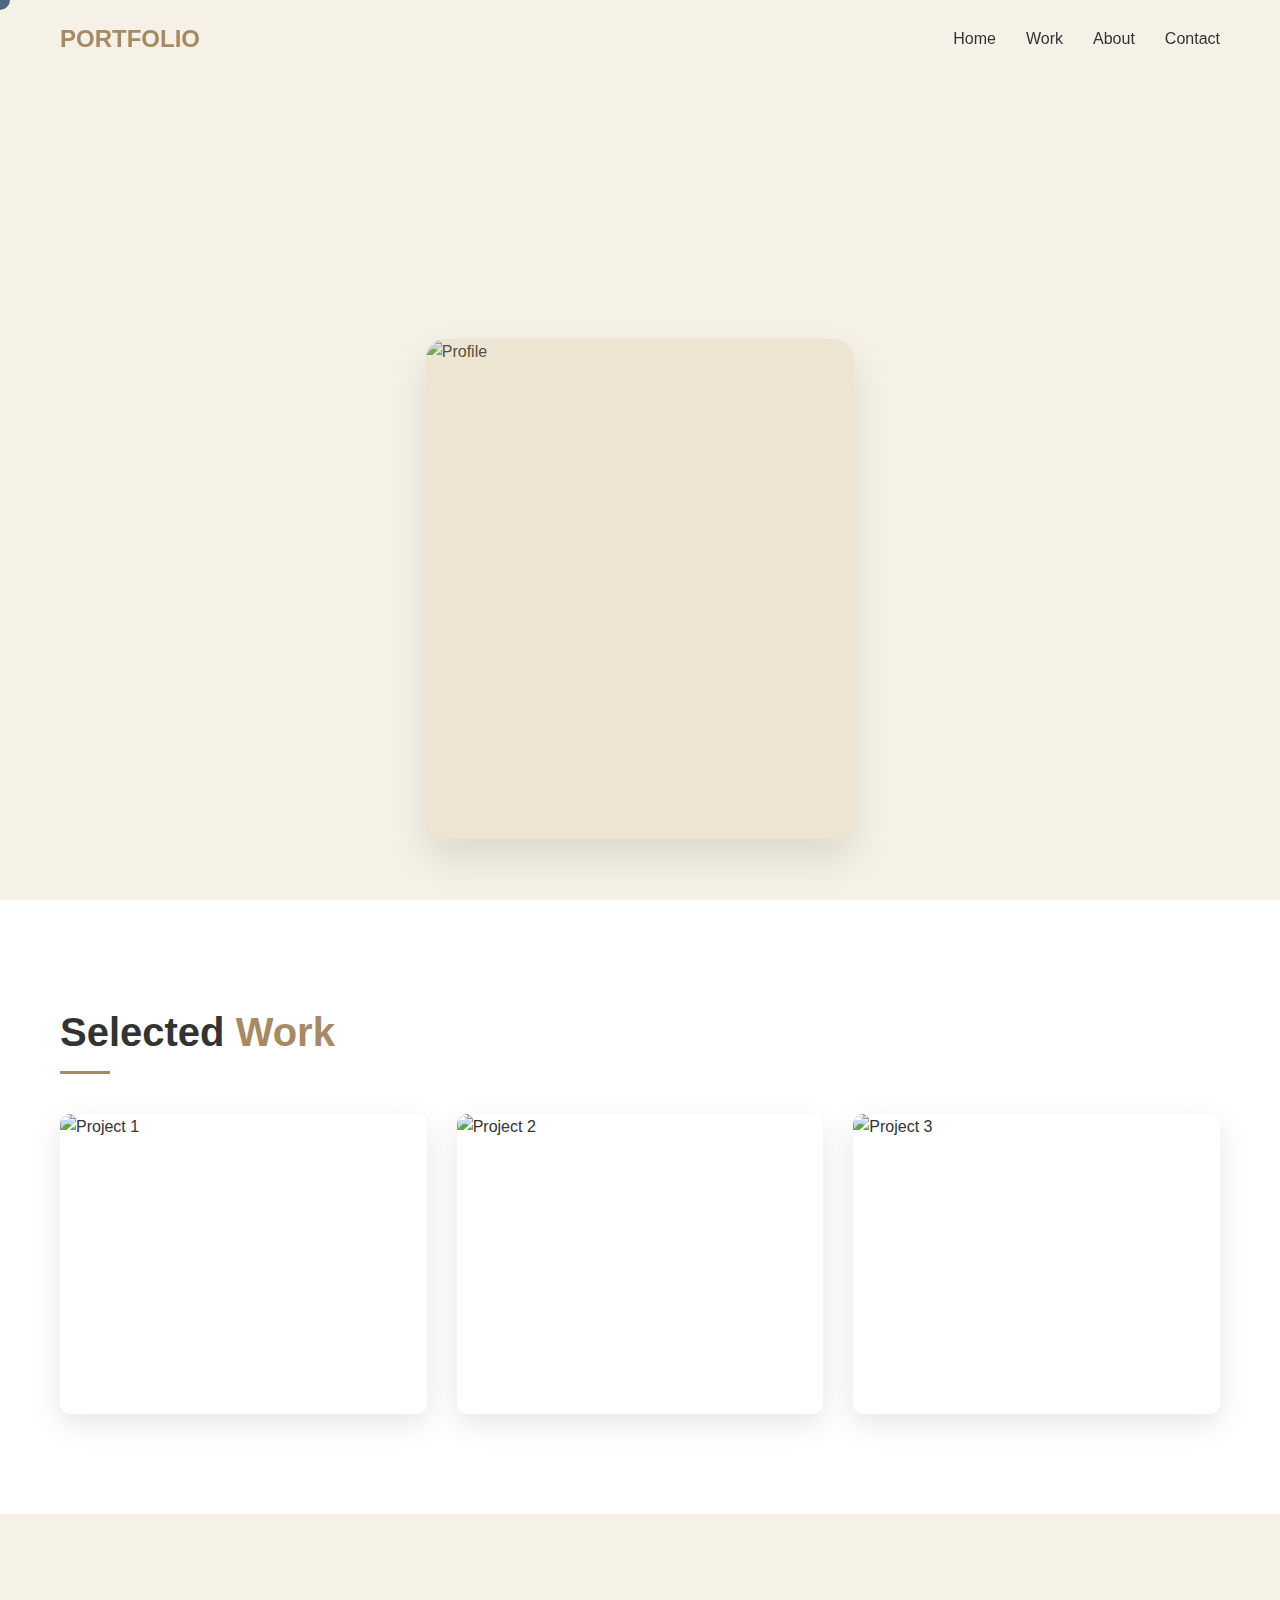
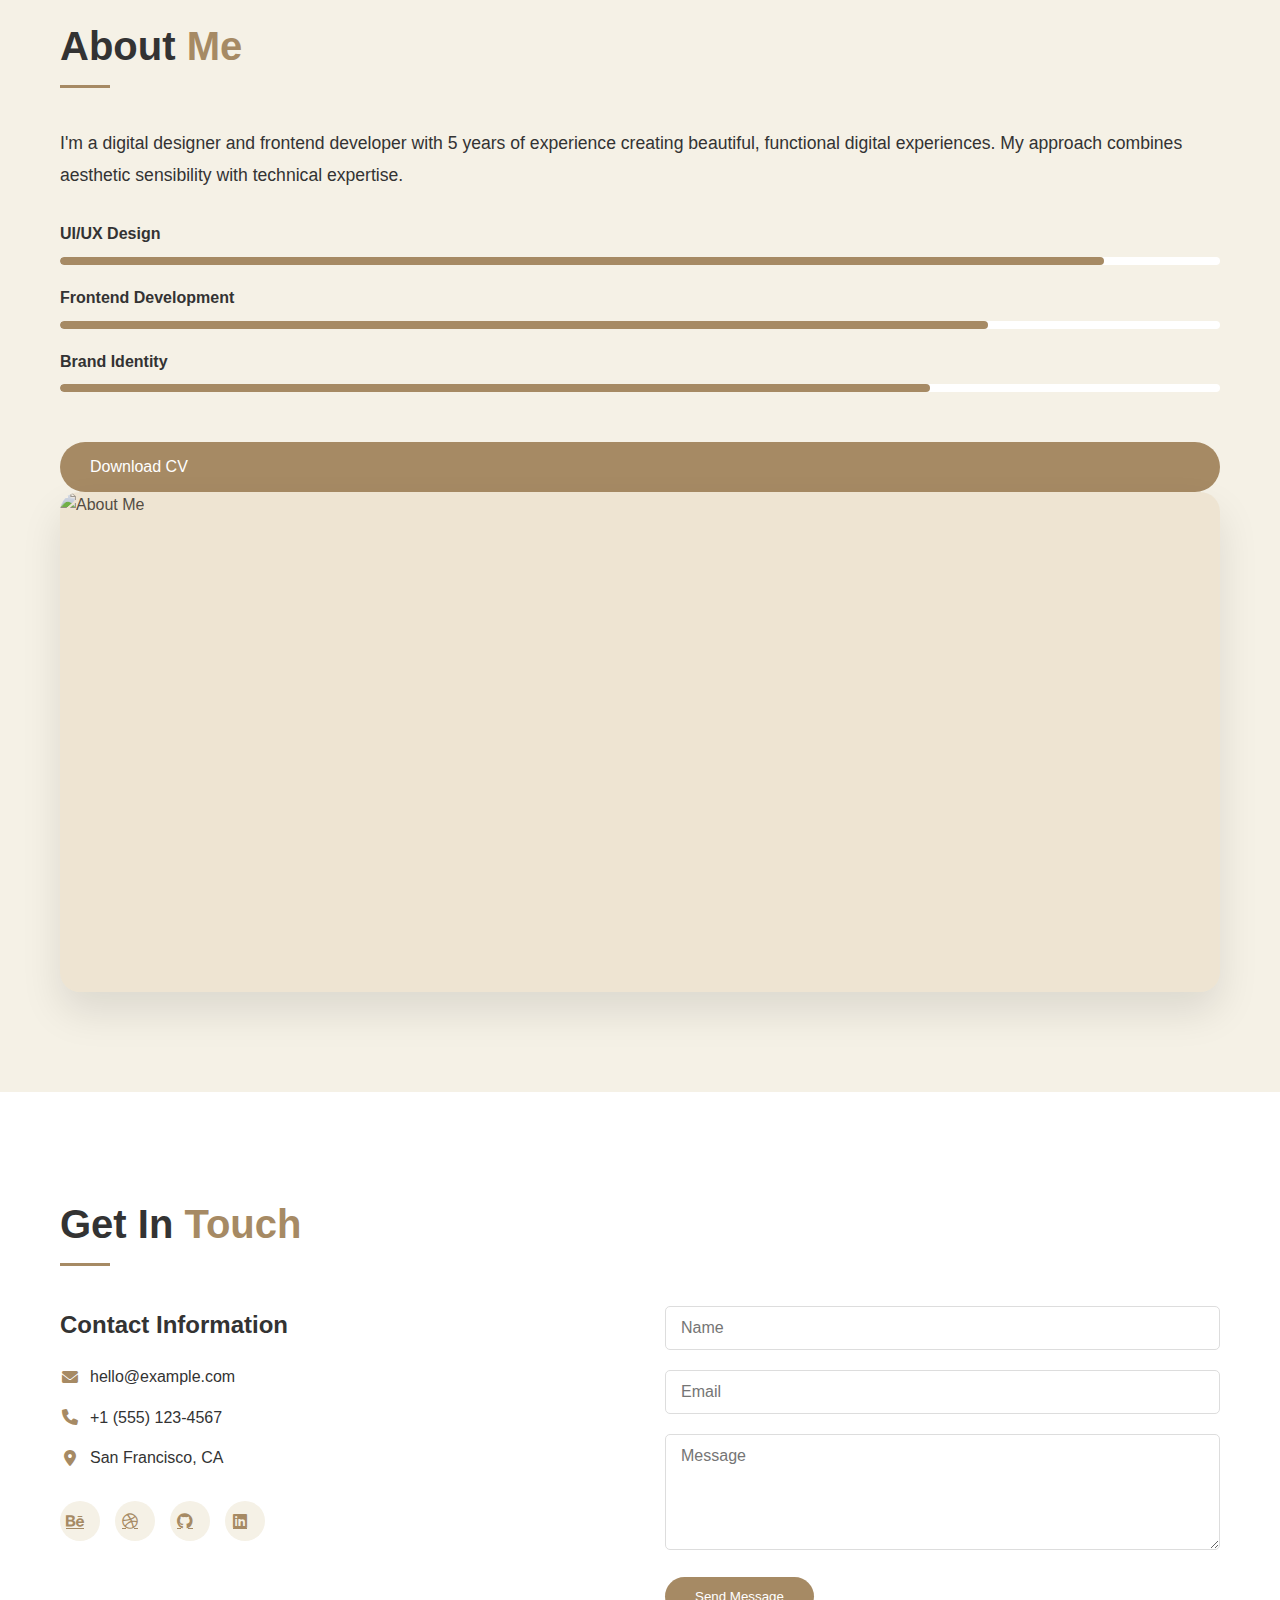
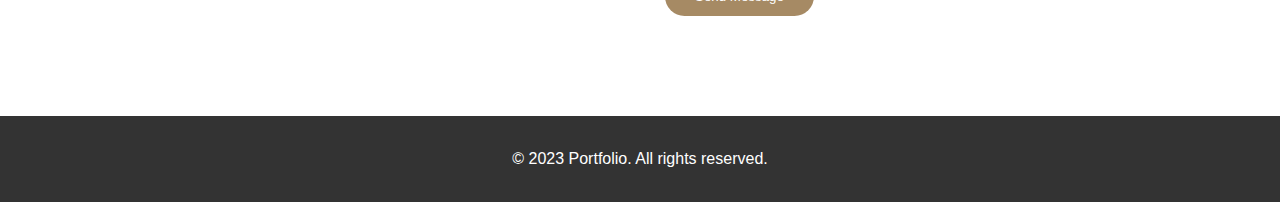
==== index.html @ f08e3c8d "index.html" ====
<!DOCTYPE html>
<html lang="en">
<head>
    <meta charset="UTF-8">
    <meta name="viewport" content="width=device-width, initial-scale=1.0">
    <title>Welcome</title>
    <link rel="stylesheet" href="style.css">
    <link rel="stylesheet" href="https://cdnjs.cloudflare.com/ajax/libs/font-awesome/6.0.0-beta3/css/all.min.css">
</head>
<body>
    <div class="cursor"></div>
    
    <header class="header">
        <div class="container">
            <nav class="navbar">
                <a href="#" class="logo">PORTFOLIO</a>
                <ul class="nav-links">
                    <li><a href="#home">Home</a></li>
                    <li><a href="#work">Work</a></li>
                    <li><a href="#about">About</a></li>
                    <li><a href="#contact">Contact</a></li>
                </ul>
                <div class="hamburger">
                    <span></span>
                    <span></span>
                    <span></span>
                </div>
            </nav>
        </div>
    </header>

    <section id="home" class="hero">
        <div class="container">
            <div class="hero-content">
                <h1 class="hero-title animate-text">Hello, I'm <span class="highlight">Alex</span></h1>
                <p class="hero-subtitle animate-text">Digital Designer & Frontend Developer</p>
                <a href="#work" class="btn animate-btn">View My Work</a>
            </div>
            <div class="hero-image">
                <div class="image-wrapper">
                    <img src="https://images.unsplash.com/photo-1570295999919-56ceb5ecca61?ixlib=rb-1.2.1&auto=format&fit=crop&w=800&q=80" alt="Profile" class="profile-img">
                </div>
            </div>
        </div>
    </section>

    <section id="work" class="work-section">
        <div class="container">
            <h2 class="section-title">Selected <span class="highlight">Work</span></h2>
            <div class="work-grid">
                <div class="work-item">
                    <div class="work-img">
                        <img src="https://images.unsplash.com/photo-1551288049-bebda4e38f71?ixlib=rb-1.2.1&auto=format&fit=crop&w=800&q=80" alt="Project 1">
                        <div class="work-overlay">
                            <h3>E-commerce Website</h3>
                            <p>UI/UX Design, Frontend Development</p>
                            <a href="#" class="btn btn-small">View Project</a>
                        </div>
                    </div>
                </div>
                <div class="work-item">
                    <div class="work-img">
                        <img src="https://images.unsplash.com/photo-1467232004584-a241de8bcf5d?ixlib=rb-1.2.1&auto=format&fit=crop&w=800&q=80" alt="Project 2">
                        <div class="work-overlay">
                            <h3>Mobile App Design</h3>
                            <p>UI Design, Prototyping</p>
                            <a href="#" class="btn btn-small">View Project</a>
                        </div>
                    </div>
                </div>
                <div class="work-item">
                    <div class="work-img">
                        <img src="https://images.unsplash.com/photo-1547658719-da2b51169166?ixlib=rb-1.2.1&auto=format&fit=crop&w=800&q=80" alt="Project 3">
                        <div class="work-overlay">
                            <h3>Brand Identity</h3>
                            <p>Logo Design, Brand Guidelines</p>
                            <a href="#" class="btn btn-small">View Project</a>
                        </div>
                    </div>
                </div>
            </div>
        </div>
    </section>

    <section id="about" class="about-section">
        <div class="container">
            <div class="about-content">
                <h2 class="section-title">About <span class="highlight">Me</span></h2>
                <p class="about-text">I'm a digital designer and frontend developer with 5 years of experience creating beautiful, functional digital experiences. My approach combines aesthetic sensibility with technical expertise.</p>
                <div class="skills">
                    <div class="skill-item">
                        <h3>UI/UX Design</h3>
                        <div class="skill-bar">
                            <div class="skill-progress" style="width: 90%"></div>
                        </div>
                    </div>
                    <div class="skill-item">
                        <h3>Frontend Development</h3>
                        <div class="skill-bar">
                            <div class="skill-progress" style="width: 80%"></div>
                        </div>
                    </div>
                    <div class="skill-item">
                        <h3>Brand Identity</h3>
                        <div class="skill-bar">
                            <div class="skill-progress" style="width: 75%"></div>
                        </div>
                    </div>
                </div>
                <a href="#" class="btn">Download CV</a>
            </div>
            <div class="about-image">
                <div class="image-wrapper">
                    <img src="https://images.unsplash.com/photo-1519085360753-af0119f7cbe7?ixlib=rb-1.2.1&auto=format&fit=crop&w=800&q=80" alt="About Me">
                </div>
            </div>
        </div>
    </section>

    <section id="contact" class="contact-section">
        <div class="container">
            <h2 class="section-title">Get In <span class="highlight">Touch</span></h2>
            <div class="contact-content">
                <div class="contact-info">
                    <h3>Contact Information</h3>
                    <p><i class="fas fa-envelope"></i> hello@example.com</p>
                    <p><i class="fas fa-phone"></i> +1 (555) 123-4567</p>
                    <p><i class="fas fa-map-marker-alt"></i> San Francisco, CA</p>
                    <div class="social-links">
                        <a href="#"><i class="fab fa-behance"></i></a>
                        <a href="#"><i class="fab fa-dribbble"></i></a>
                        <a href="#"><i class="fab fa-github"></i></a>
                        <a href="#"><i class="fab fa-linkedin"></i></a>
                    </div>
                </div>
                <form class="contact-form">
                    <div class="form-group">
                        <input type="text" placeholder="Name" required>
                    </div>
                    <div class="form-group">
                        <input type="email" placeholder="Email" required>
                    </div>
                    <div class="form-group">
                        <textarea placeholder="Message" rows="5" required></textarea>
                    </div>
                    <button type="submit" class="btn">Send Message</button>
                </form>
            </div>
        </div>
    </section>

    <footer class="footer">
        <div class="container">
            <p>&copy; 2023 Portfolio. All rights reserved.</p>
        </div>
    </footer>

    <script src="index.js"></script>
</body>
</html>
---- style.css ----
/* Base Styles */
:root {
    --white: #ffffff;
    --black: #000000;
    --cream: #f5f1e6;
    --brown: #d4b483;
    --dark-brown: #a68a64;
    --gray: #333333;
    --light-gray: #f5f5f5;
}

* {
    margin: 0;
    padding: 0;
    box-sizing: border-box;
}

body {
    font-family: 'Inter', sans-serif;
    color: var(--gray);
    background-color: var(--cream);
    overflow-x: hidden;
    line-height: 1.6;
}

.container {
    max-width: 1200px;
    margin: 0 auto;
    padding: 0 20px;
}

.highlight {
    color: var(--dark-brown);
}

.btn {
    display: inline-block;
    padding: 12px 30px;
    background-color: var(--dark-brown);
    color: var(--white);
    border: none;
    border-radius: 30px;
    text-decoration: none;
    font-weight: 500;
    transition: all 0.3s ease;
    cursor: pointer;
}

.btn:hover {
    background-color: var(--brown);
    transform: translateY(-3px);
    box-shadow: 0 5px 15px rgba(0, 0, 0, 0.1);
}

.btn-small {
    padding: 8px 20px;
    font-size: 14px;
}

.section-title {
    font-size: 2.5rem;
    margin-bottom: 50px;
    position: relative;
    display: inline-block;
}

.section-title::after {
    content: '';
    position: absolute;
    bottom: -10px;
    left: 0;
    width: 50px;
    height: 3px;
    background-color: var(--dark-brown);
}

/* Header */
.header {
    position: fixed;
    top: 0;
    left: 0;
    width: 100%;
    padding: 20px 0;
    z-index: 1000;
    transition: all 0.3s ease;
}

.header.scrolled {
    background-color: rgba(255, 255, 255, 0.9);
    box-shadow: 0 5px 20px rgba(0, 0, 0, 0.1);
    padding: 15px 0;
}

.navbar {
    display: flex;
    justify-content: space-between;
    align-items: center;
}

.logo {
    font-size: 1.5rem;
    font-weight: 700;
    color: var(--dark-brown);
    text-decoration: none;
}

.nav-links {
    display: flex;
    list-style: none;
}

.nav-links li {
    margin-left: 30px;
}

.nav-links a {
    color: var(--gray);
    text-decoration: none;
    font-weight: 500;
    position: relative;
    transition: color 0.3s ease;
}

.nav-links a::after {
    content: '';
    position: absolute;
    bottom: -5px;
    left: 0;
    width: 0;
    height: 2px;
    background-color: var(--dark-brown);
    transition: width 0.3s ease;
}

.nav-links a:hover {
    color: var(--dark-brown);
}

.nav-links a:hover::after {
    width: 100%;
}

.hamburger {
    display: none;
    cursor: pointer;
}

.hamburger span {
    display: block;
    width: 25px;
    height: 3px;
    background-color: var(--gray);
    margin: 5px 0;
    transition: all 0.3s ease;
}

/* Hero Section */
.hero {
    height: 100vh;
    display: flex;
    align-items: center;
    padding-top: 80px;
}

.hero-content {
    flex: 1;
    padding-right: 50px;
}

.hero-title {
    font-size: 3.5rem;
    margin-bottom: 20px;
    line-height: 1.2;
}

.hero-subtitle {
    font-size: 1.2rem;
    margin-bottom: 30px;
    color: var(--gray);
}

.hero-image {
    flex: 1;
}

.image-wrapper {
    position: relative;
    width: 100%;
    height: 500px;
    overflow: hidden;
    border-radius: 20px;
    box-shadow: 0 20px 40px rgba(0, 0, 0, 0.1);
}

.image-wrapper::before {
    content: '';
    position: absolute;
    top: 0;
    left: 0;
    width: 100%;
    height: 100%;
    background-color: rgba(212, 180, 131, 0.2);
    z-index: 1;
}

.profile-img {
    width: 100%;
    height: 100%;
    object-fit: cover;
    transition: transform 0.5s ease;
}

.image-wrapper:hover .profile-img {
    transform: scale(1.05);
}

/* Work Section */
.work-section {
    padding: 100px 0;
    background-color: var(--white);
}

.work-grid {
    display: grid;
    grid-template-columns: repeat(auto-fit, minmax(300px, 1fr));
    gap: 30px;
}

.work-item {
    position: relative;
    border-radius: 10px;
    overflow: hidden;
    box-shadow: 0 10px 30px rgba(0, 0, 0, 0.1);
    transition: transform 0.3s ease;
}

.work-item:hover {
    transform: translateY(-10px);
}

.work-img {
    position: relative;
    height: 300px;
    overflow: hidden;
}

.work-img img {
    width: 100%;
    height: 100%;
    object-fit: cover;
    transition: transform 0.5s ease;
}

.work-item:hover .work-img img {
    transform: scale(1.1);
}

.work-overlay {
    position: absolute;
    top: 0;
    left: 0;
    width: 100%;
    height: 100%;
    background-color: rgba(0, 0, 0, 0.8);
    display: flex;
    flex-direction: column;
    justify-content: center;
    align-items: center;
    opacity: 0;
    transition: opacity 0.3s ease;
    padding: 20px;
    text-align: center;
    color: var(--white);
}

.work-item:hover .work-overlay {
    opacity: 1;
}

.work-overlay h3 {
    font-size: 1.5rem;
    margin-bottom: 10px;
}

.work-overlay p {
    margin-bottom: 20px;
    font-size: 0.9rem;
}

/* About Section */
.about-section {
    padding: 100px 0;
    background-color: var(--cream);
}

.about-content {
    display: flex;
    flex-direction: column;
    justify-content: center;
    height: 100%;
}

.about-text {
    margin-bottom: 30px;
    font-size: 1.1rem;
    line-height: 1.8;
}

.skills {
    margin-bottom: 30px;
}

.skill-item {
    margin-bottom: 20px;
}

.skill-item h3 {
    margin-bottom: 10px;
    font-size: 1rem;
}

.skill-bar {
    width: 100%;
    height: 8px;
    background-color: var(--white);
    border-radius: 10px;
    overflow: hidden;
}

.skill-progress {
    height: 100%;
    background-color: var(--dark-brown);
    border-radius: 10px;
    transition: width 1.5s ease;
}

/* Contact Section */
.contact-section {
    padding: 100px 0;
    background-color: var(--white);
}

.contact-content {
    display: grid;
    grid-template-columns: repeat(auto-fit, minmax(300px, 1fr));
    gap: 50px;
}

.contact-info {
    margin-bottom: 30px;
}

.contact-info h3 {
    font-size: 1.5rem;
    margin-bottom: 20px;
}

.contact-info p {
    margin-bottom: 15px;
    display: flex;
    align-items: center;
}

.contact-info i {
    margin-right: 10px;
    color: var(--dark-brown);
    width: 20px;
    text-align: center;
}

.social-links {
    display: flex;
    margin-top: 30px;
}

.social-links a {
    display: flex;
    align-items: center;
    justify-content: center;
    width: 40px;
    height: 40px;
    background-color: var(--cream);
    color: var(--dark-brown);
    border-radius: 50%;
    margin-right: 15px;
    transition: all 0.3s ease;
}

.social-links a:hover {
    background-color: var(--dark-brown);
    color: var(--white);
    transform: translateY(-3px);
}

.form-group {
    margin-bottom: 20px;
}

.form-group input,
.form-group textarea {
    width: 100%;
    padding: 12px 15px;
    border: 1px solid #ddd;
    border-radius: 5px;
    font-family: inherit;
    font-size: 1rem;
    transition: all 0.3s ease;
}

.form-group input:focus,
.form-group textarea:focus {
    outline: none;
    border-color: var(--dark-brown);
    box-shadow: 0 0 0 2px rgba(164, 138, 100, 0.2);
}

.form-group textarea {
    resize: vertical;
    min-height: 100px;
}

/* Footer */
.footer {
    padding: 30px 0;
    background-color: var(--gray);
    color: var(--white);
    text-align: center;
}

/* Cursor */
.cursor {
    position: fixed;
    width: 20px;
    height: 20px;
    border-radius: 50%;
    background-color: var(--dark-brown);
    pointer-events: none;
    mix-blend-mode: difference;
    z-index: 9999;
    transform: translate(-50%, -50%);
    transition: transform 0.1s ease;
}

/* Animations */
.animate-text {
    opacity: 0;
    transform: translateY(20px);
    animation: fadeInUp 0.8s ease forwards;
}

.animate-text:nth-child(1) {
    animation-delay: 0.2s;
}

.animate-text:nth-child(2) {
    animation-delay: 0.4s;
}

.animate-btn {
    opacity: 0;
    transform: translateY(20px);
    animation: fadeInUp 0.8s ease forwards 0.6s;
}

@keyframes fadeInUp {
    from {
        opacity: 0;
        transform: translateY(20px);
    }
    to {
        opacity: 1;
        transform: translateY(0);
    }
}

/* Responsive */
@media (max-width: 992px) {
    .hero-content {
        padding-right: 0;
        margin-bottom: 50px;
    }
    
    .hero-title {
        font-size: 2.8rem;
    }
}

@media (max-width: 768px) {
    .hamburger {
        display: block;
    }
    
    .nav-links {
        position: fixed;
        top: 80px;
        left: -100%;
        width: 100%;
        height: calc(100vh - 80px);
        background-color: var(--white);
        flex-direction: column;
        align-items: center;
        justify-content: center;
        transition: left 0.3s ease;
    }
    
    .nav-links.active {
        left: 0;
    }
    
    .nav-links li {
        margin: 15px 0;
    }
    
    .hero {
        flex-direction: column;
        height: auto;
        padding: 120px 0 60px;
    }
    
    .hero-title {
        font-size: 2.5rem;
    }
    
    .hero-image {
        margin-top: 50px;
    }
    
    .image-wrapper {
        height: 400px;
    }
    
    .section-title {
        font-size: 2rem;
    }
}

@media (max-width: 576px) {
    .hero-title {
        font-size: 2rem;
    }
    
    .hero-subtitle {
        font-size: 1rem;
    }
    
    .btn {
        padding: 10px 25px;
    }
}
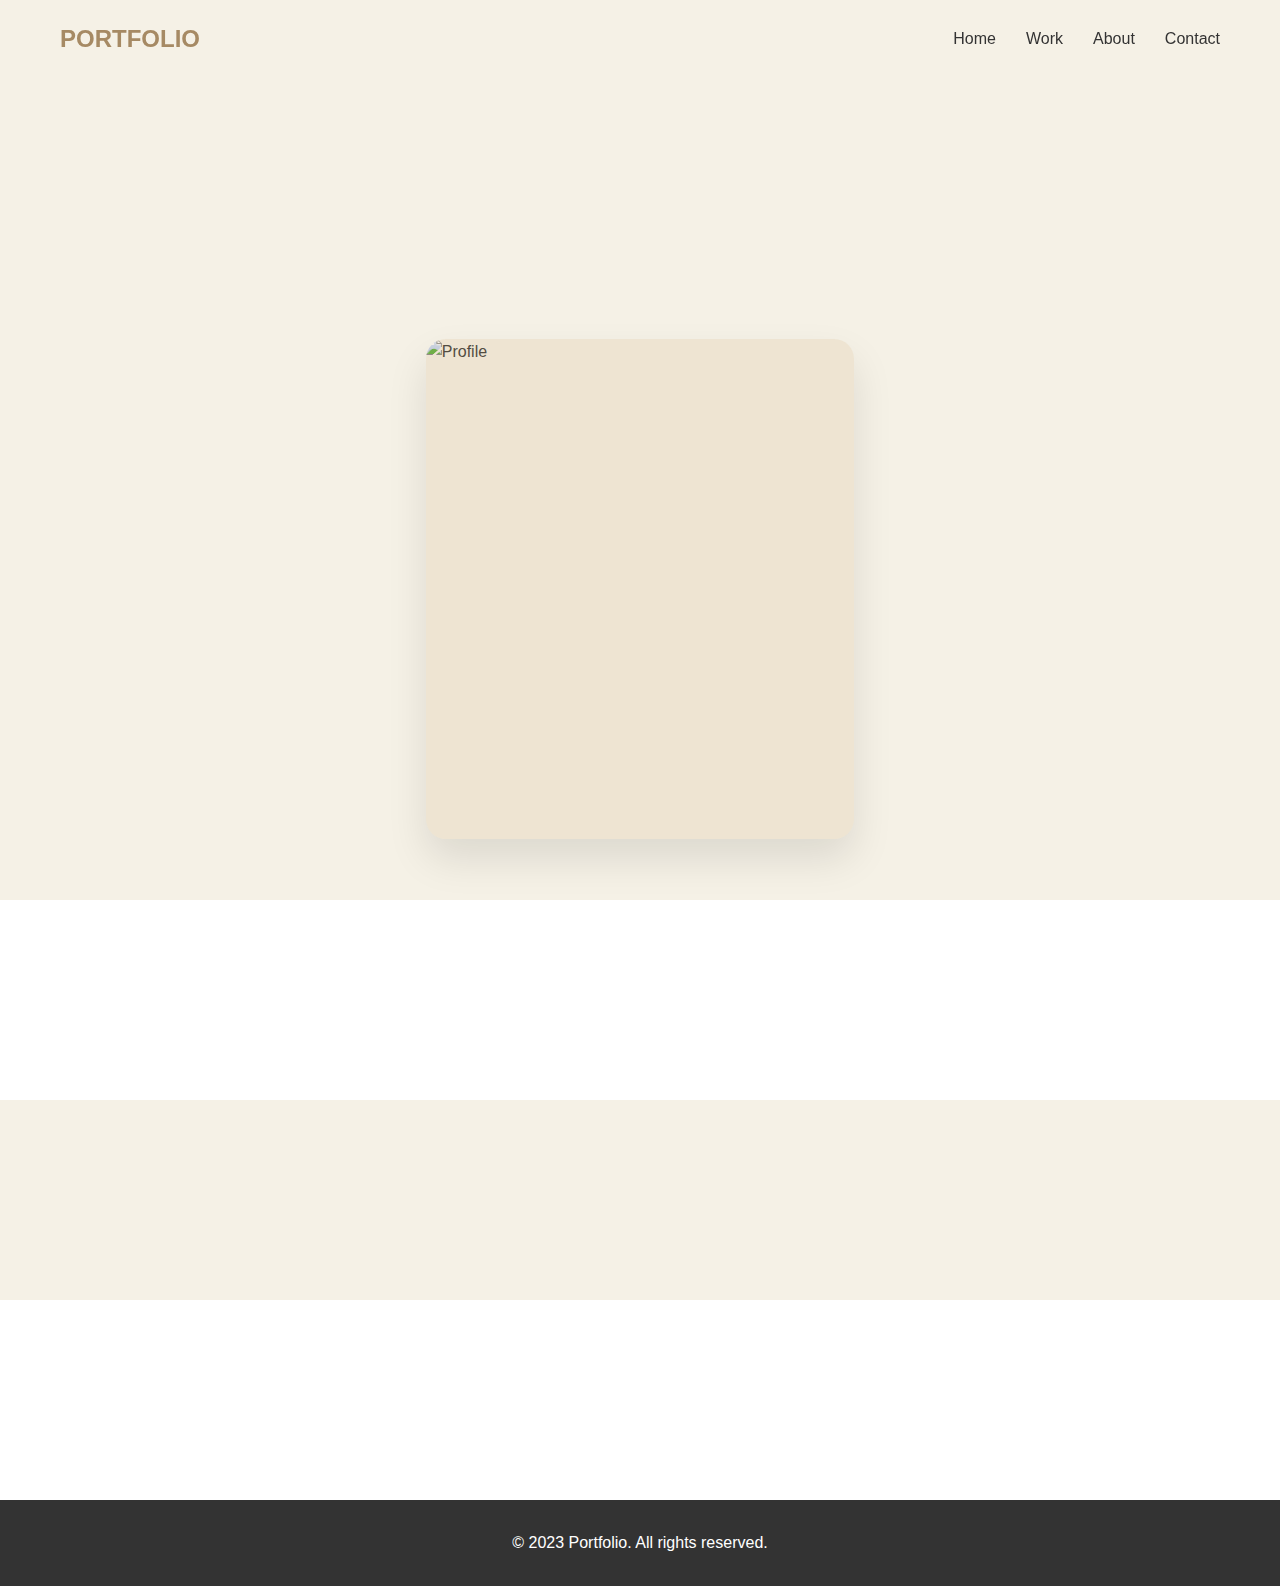
==== commit b44114b4: "Update index.html" ====
--- a/index.html
+++ b/index.html
@@ -8,8 +8,6 @@
     <link rel="stylesheet" href="https://cdnjs.cloudflare.com/ajax/libs/font-awesome/6.0.0-beta3/css/all.min.css">
 </head>
 <body>
-    <div class="cursor"></div>
-    
     <header class="header">
         <div class="container">
             <nav class="navbar">
@@ -44,109 +42,17 @@
         </div>
     </section>
 
+    <!-- Rest of your HTML remains the same -->
     <section id="work" class="work-section">
-        <div class="container">
-            <h2 class="section-title">Selected <span class="highlight">Work</span></h2>
-            <div class="work-grid">
-                <div class="work-item">
-                    <div class="work-img">
-                        <img src="https://images.unsplash.com/photo-1551288049-bebda4e38f71?ixlib=rb-1.2.1&auto=format&fit=crop&w=800&q=80" alt="Project 1">
-                        <div class="work-overlay">
-                            <h3>E-commerce Website</h3>
-                            <p>UI/UX Design, Frontend Development</p>
-                            <a href="#" class="btn btn-small">View Project</a>
-                        </div>
-                    </div>
-                </div>
-                <div class="work-item">
-                    <div class="work-img">
-                        <img src="https://images.unsplash.com/photo-1467232004584-a241de8bcf5d?ixlib=rb-1.2.1&auto=format&fit=crop&w=800&q=80" alt="Project 2">
-                        <div class="work-overlay">
-                            <h3>Mobile App Design</h3>
-                            <p>UI Design, Prototyping</p>
-                            <a href="#" class="btn btn-small">View Project</a>
-                        </div>
-                    </div>
-                </div>
-                <div class="work-item">
-                    <div class="work-img">
-                        <img src="https://images.unsplash.com/photo-1547658719-da2b51169166?ixlib=rb-1.2.1&auto=format&fit=crop&w=800&q=80" alt="Project 3">
-                        <div class="work-overlay">
-                            <h3>Brand Identity</h3>
-                            <p>Logo Design, Brand Guidelines</p>
-                            <a href="#" class="btn btn-small">View Project</a>
-                        </div>
-                    </div>
-                </div>
-            </div>
-        </div>
+        <!-- Work section content -->
     </section>
 
     <section id="about" class="about-section">
-        <div class="container">
-            <div class="about-content">
-                <h2 class="section-title">About <span class="highlight">Me</span></h2>
-                <p class="about-text">I'm a digital designer and frontend developer with 5 years of experience creating beautiful, functional digital experiences. My approach combines aesthetic sensibility with technical expertise.</p>
-                <div class="skills">
-                    <div class="skill-item">
-                        <h3>UI/UX Design</h3>
-                        <div class="skill-bar">
-                            <div class="skill-progress" style="width: 90%"></div>
-                        </div>
-                    </div>
-                    <div class="skill-item">
-                        <h3>Frontend Development</h3>
-                        <div class="skill-bar">
-                            <div class="skill-progress" style="width: 80%"></div>
-                        </div>
-                    </div>
-                    <div class="skill-item">
-                        <h3>Brand Identity</h3>
-                        <div class="skill-bar">
-                            <div class="skill-progress" style="width: 75%"></div>
-                        </div>
-                    </div>
-                </div>
-                <a href="#" class="btn">Download CV</a>
-            </div>
-            <div class="about-image">
-                <div class="image-wrapper">
-                    <img src="https://images.unsplash.com/photo-1519085360753-af0119f7cbe7?ixlib=rb-1.2.1&auto=format&fit=crop&w=800&q=80" alt="About Me">
-                </div>
-            </div>
-        </div>
+        <!-- About section content -->
     </section>
 
     <section id="contact" class="contact-section">
-        <div class="container">
-            <h2 class="section-title">Get In <span class="highlight">Touch</span></h2>
-            <div class="contact-content">
-                <div class="contact-info">
-                    <h3>Contact Information</h3>
-                    <p><i class="fas fa-envelope"></i> hello@example.com</p>
-                    <p><i class="fas fa-phone"></i> +1 (555) 123-4567</p>
-                    <p><i class="fas fa-map-marker-alt"></i> San Francisco, CA</p>
-                    <div class="social-links">
-                        <a href="#"><i class="fab fa-behance"></i></a>
-                        <a href="#"><i class="fab fa-dribbble"></i></a>
-                        <a href="#"><i class="fab fa-github"></i></a>
-                        <a href="#"><i class="fab fa-linkedin"></i></a>
-                    </div>
-                </div>
-                <form class="contact-form">
-                    <div class="form-group">
-                        <input type="text" placeholder="Name" required>
-                    </div>
-                    <div class="form-group">
-                        <input type="email" placeholder="Email" required>
-                    </div>
-                    <div class="form-group">
-                        <textarea placeholder="Message" rows="5" required></textarea>
-                    </div>
-                    <button type="submit" class="btn">Send Message</button>
-                </form>
-            </div>
-        </div>
+        <!-- Contact section content -->
     </section>
 
     <footer class="footer">
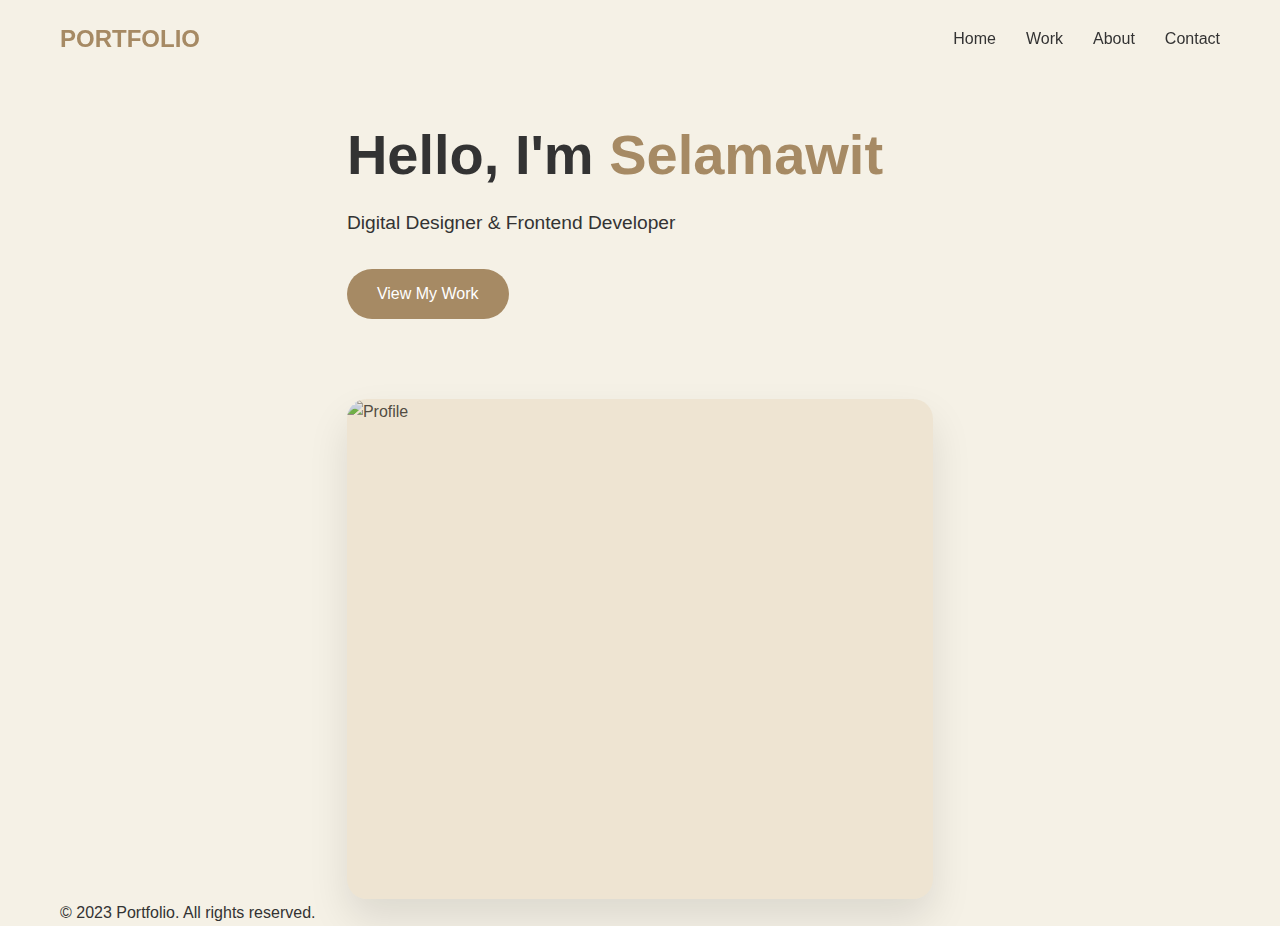
==== commit ca385004: "Update index.html" ====
--- a/index.html
+++ b/index.html
@@ -30,7 +30,7 @@
     <section id="home" class="hero">
         <div class="container">
             <div class="hero-content">
-                <h1 class="hero-title animate-text">Hello, I'm <span class="highlight">Alex</span></h1>
+                <h1 class="hero-title animate-text">Hello, I'm <span class="highlight">Selamawit</span></h1>
                 <p class="hero-subtitle animate-text">Digital Designer & Frontend Developer</p>
                 <a href="#work" class="btn animate-btn">View My Work</a>
             </div>
--- a/style.css
+++ b/style.css
@@ -154,12 +154,12 @@
     transition: all 0.3s ease;
 }
 
-/* Hero Section */
+/* Hero Section - Updated to lower the image */
 .hero {
     height: 100vh;
     display: flex;
     align-items: center;
-    padding-top: 80px;
+    padding-top: 120px; /* Increased from 80px to lower the content */
 }
 
 .hero-content {
@@ -181,6 +181,7 @@
 
 .hero-image {
     flex: 1;
+    margin-top: 80px; /* Added to lower the image */
 }
 
 .image-wrapper {
@@ -214,336 +215,11 @@
     transform: scale(1.05);
 }
 
-/* Work Section */
-.work-section {
-    padding: 100px 0;
-    background-color: var(--white);
-}
-
-.work-grid {
-    display: grid;
-    grid-template-columns: repeat(auto-fit, minmax(300px, 1fr));
-    gap: 30px;
-}
-
-.work-item {
-    position: relative;
-    border-radius: 10px;
-    overflow: hidden;
-    box-shadow: 0 10px 30px rgba(0, 0, 0, 0.1);
-    transition: transform 0.3s ease;
-}
-
-.work-item:hover {
-    transform: translateY(-10px);
-}
-
-.work-img {
-    position: relative;
-    height: 300px;
-    overflow: hidden;
-}
-
-.work-img img {
-    width: 100%;
-    height: 100%;
-    object-fit: cover;
-    transition: transform 0.5s ease;
-}
-
-.work-item:hover .work-img img {
-    transform: scale(1.1);
-}
-
-.work-overlay {
-    position: absolute;
-    top: 0;
-    left: 0;
-    width: 100%;
-    height: 100%;
-    background-color: rgba(0, 0, 0, 0.8);
-    display: flex;
-    flex-direction: column;
-    justify-content: center;
-    align-items: center;
-    opacity: 0;
-    transition: opacity 0.3s ease;
-    padding: 20px;
-    text-align: center;
-    color: var(--white);
-}
-
-.work-item:hover .work-overlay {
-    opacity: 1;
-}
-
-.work-overlay h3 {
-    font-size: 1.5rem;
-    margin-bottom: 10px;
-}
-
-.work-overlay p {
-    margin-bottom: 20px;
-    font-size: 0.9rem;
-}
-
-/* About Section */
-.about-section {
-    padding: 100px 0;
-    background-color: var(--cream);
-}
-
-.about-content {
-    display: flex;
-    flex-direction: column;
-    justify-content: center;
-    height: 100%;
-}
-
-.about-text {
-    margin-bottom: 30px;
-    font-size: 1.1rem;
-    line-height: 1.8;
-}
-
-.skills {
-    margin-bottom: 30px;
-}
-
-.skill-item {
-    margin-bottom: 20px;
-}
-
-.skill-item h3 {
-    margin-bottom: 10px;
-    font-size: 1rem;
-}
-
-.skill-bar {
-    width: 100%;
-    height: 8px;
-    background-color: var(--white);
-    border-radius: 10px;
-    overflow: hidden;
-}
-
-.skill-progress {
-    height: 100%;
-    background-color: var(--dark-brown);
-    border-radius: 10px;
-    transition: width 1.5s ease;
-}
-
-/* Contact Section */
-.contact-section {
-    padding: 100px 0;
-    background-color: var(--white);
-}
-
-.contact-content {
-    display: grid;
-    grid-template-columns: repeat(auto-fit, minmax(300px, 1fr));
-    gap: 50px;
-}
-
-.contact-info {
-    margin-bottom: 30px;
-}
-
-.contact-info h3 {
-    font-size: 1.5rem;
-    margin-bottom: 20px;
-}
-
-.contact-info p {
-    margin-bottom: 15px;
-    display: flex;
-    align-items: center;
-}
-
-.contact-info i {
-    margin-right: 10px;
-    color: var(--dark-brown);
-    width: 20px;
-    text-align: center;
-}
-
-.social-links {
-    display: flex;
-    margin-top: 30px;
-}
-
-.social-links a {
-    display: flex;
-    align-items: center;
-    justify-content: center;
-    width: 40px;
-    height: 40px;
-    background-color: var(--cream);
-    color: var(--dark-brown);
-    border-radius: 50%;
-    margin-right: 15px;
-    transition: all 0.3s ease;
-}
-
-.social-links a:hover {
-    background-color: var(--dark-brown);
-    color: var(--white);
-    transform: translateY(-3px);
-}
-
-.form-group {
-    margin-bottom: 20px;
-}
-
-.form-group input,
-.form-group textarea {
-    width: 100%;
-    padding: 12px 15px;
-    border: 1px solid #ddd;
-    border-radius: 5px;
-    font-family: inherit;
-    font-size: 1rem;
-    transition: all 0.3s ease;
-}
-
-.form-group input:focus,
-.form-group textarea:focus {
-    outline: none;
-    border-color: var(--dark-brown);
-    box-shadow: 0 0 0 2px rgba(164, 138, 100, 0.2);
-}
-
-.form-group textarea {
-    resize: vertical;
-    min-height: 100px;
-}
-
-/* Footer */
-.footer {
-    padding: 30px 0;
-    background-color: var(--gray);
-    color: var(--white);
-    text-align: center;
-}
-
-/* Cursor */
-.cursor {
-    position: fixed;
-    width: 20px;
-    height: 20px;
-    border-radius: 50%;
-    background-color: var(--dark-brown);
-    pointer-events: none;
-    mix-blend-mode: difference;
-    z-index: 9999;
-    transform: translate(-50%, -50%);
-    transition: transform 0.1s ease;
-}
-
-/* Animations */
-.animate-text {
-    opacity: 0;
-    transform: translateY(20px);
-    animation: fadeInUp 0.8s ease forwards;
-}
-
-.animate-text:nth-child(1) {
-    animation-delay: 0.2s;
-}
-
-.animate-text:nth-child(2) {
-    animation-delay: 0.4s;
-}
-
-.animate-btn {
-    opacity: 0;
-    transform: translateY(20px);
-    animation: fadeInUp 0.8s ease forwards 0.6s;
-}
-
-@keyframes fadeInUp {
-    from {
-        opacity: 0;
-        transform: translateY(20px);
-    }
-    to {
-        opacity: 1;
-        transform: translateY(0);
-    }
-}
-
-/* Responsive */
-@media (max-width: 992px) {
-    .hero-content {
-        padding-right: 0;
-        margin-bottom: 50px;
-    }
-    
-    .hero-title {
-        font-size: 2.8rem;
-    }
-}
-
-@media (max-width: 768px) {
-    .hamburger {
-        display: block;
-    }
-    
-    .nav-links {
-        position: fixed;
-        top: 80px;
-        left: -100%;
-        width: 100%;
-        height: calc(100vh - 80px);
-        background-color: var(--white);
-        flex-direction: column;
-        align-items: center;
-        justify-content: center;
-        transition: left 0.3s ease;
-    }
-    
-    .nav-links.active {
-        left: 0;
-    }
-    
-    .nav-links li {
-        margin: 15px 0;
-    }
-    
-    .hero {
-        flex-direction: column;
-        height: auto;
-        padding: 120px 0 60px;
-    }
-    
-    .hero-title {
-        font-size: 2.5rem;
-    }
-    
-    .hero-image {
-        margin-top: 50px;
-    }
-    
-    .image-wrapper {
-        height: 400px;
-    }
-    
-    .section-title {
-        font-size: 2rem;
-    }
-}
-
-@media (max-width: 576px) {
-    .hero-title {
-        font-size: 2rem;
-    }
-    
-    .hero-subtitle {
-        font-size: 1rem;
-    }
-    
-    .btn {
-        padding: 10px 25px;
-    }
-}
+/* Rest of your CSS remains the same */
+
+  
+
+
+
+
+
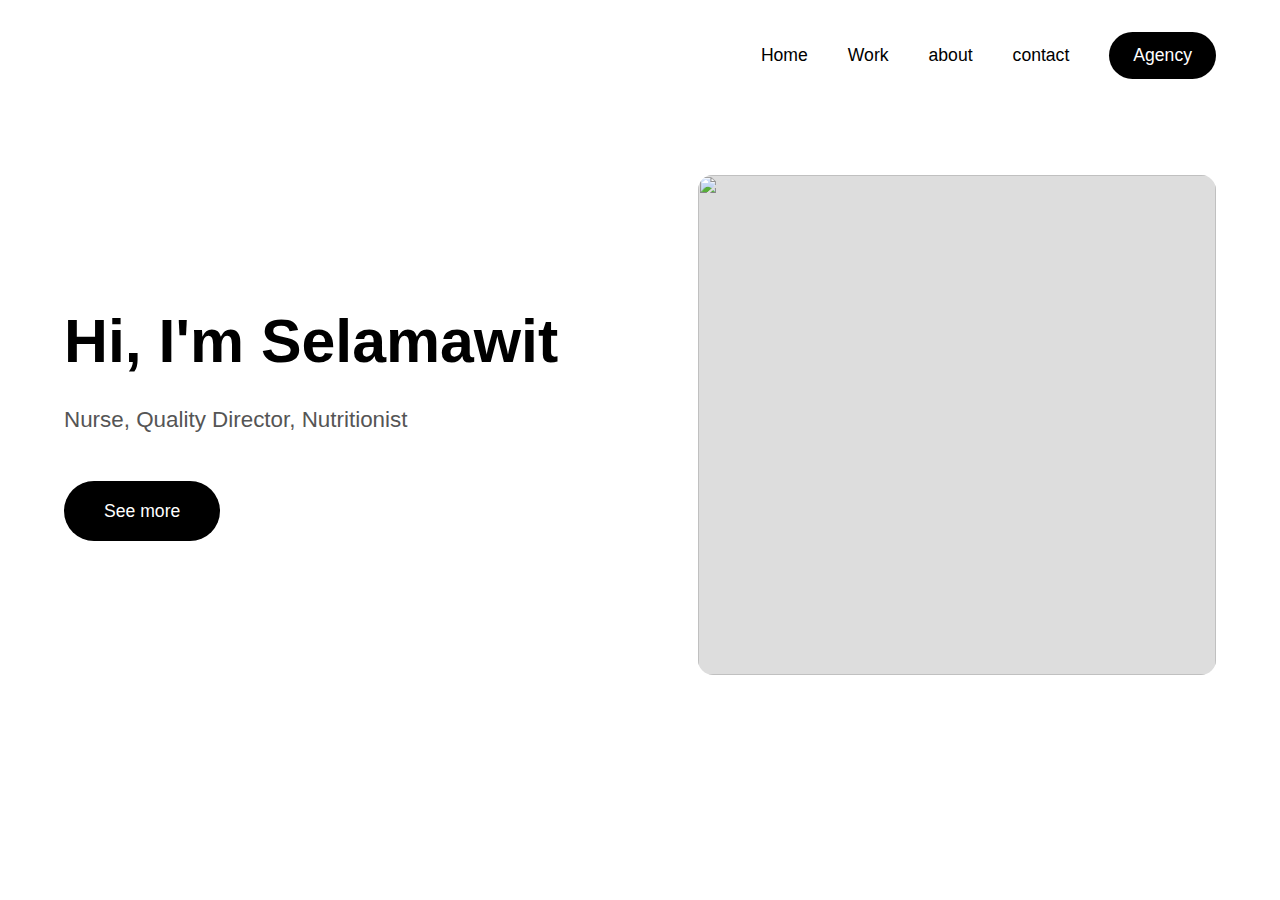
==== commit cdc5a4e8: "Update index.html" ====
--- a/index.html
+++ b/index.html
@@ -3,64 +3,315 @@
 <head>
     <meta charset="UTF-8">
     <meta name="viewport" content="width=device-width, initial-scale=1.0">
-    <title>Welcome</title>
-    <link rel="stylesheet" href="style.css">
-    <link rel="stylesheet" href="https://cdnjs.cloudflare.com/ajax/libs/font-awesome/6.0.0-beta3/css/all.min.css">
+    <title>Selamawit Portfolio</title>
+    <style>
+        * {
+            margin: 0;
+            padding: 0;
+            box-sizing: border-box;
+            font-family: 'Arial', sans-serif;
+        }
+
+        nav {
+            padding: 2rem 5%;
+            display: flex;
+            justify-content: space-between;
+            align-items: center;
+            background: white;
+        }
+
+        .logo {
+            font-size: 1.5rem;
+            font-weight: bold;
+        }
+
+        .nav-links {
+            display: flex;
+            gap: 2.5rem;
+            align-items: center;
+        }
+
+        .nav-links a {
+            text-decoration: none;
+            color: #000;
+            font-size: 1.1rem;
+            transition: all 0.3s ease;
+        }
+
+        .nav-links a:hover
+        {
+            color: #bfbf49 ;
+            
+        }
+       
+        .agency-btn {
+            background: #000;
+            color: white !important;
+            padding: 0.8rem 1.5rem;
+            border-radius: 25px;
+            transition: all 0.3s ease;
+        }
+
+        .agency-btn:hover {
+            background: #a68a64;
+            color: white ;
+        }
+
+        .hero-section {
+            display: flex;
+            justify-content: space-between;
+            align-items: center;
+            padding: 4rem 5%;
+        }
+
+        .hero-text {
+            max-width: 45%;
+        }
+
+        h1 {
+            font-size: 3.8rem;
+            margin-bottom: 2rem;
+            line-height: 1.1;
+        }
+
+        .titles {
+            font-size: 1.4rem;
+            color: #555;
+            margin-bottom: 3rem;
+        }
+
+        .see-more {
+            background: #000;
+            color: white;
+            padding: 1.2rem 2.5rem;
+            border: none;
+            border-radius: 30px;
+            font-size: 1.1rem;
+            cursor: pointer;
+            transition: all 0.3s ease;
+        }
+
+        .see-more:hover {
+            background: #a68a64;
+            transform: scale(1.05);
+        }
+
+        .hero-image {
+            width: 45%;
+            height: 500px;
+            background: #ddd; /* Your image here */
+            border-radius: 15px;
+        }
+        .hero-image img {
+            width: 100%;
+            height: 100%;
+            object-fit: cover;
+            border-radius: 15px;
+            transition: all 0.3s ease;
+        }
+        .hero-image img:hover {
+            transform: scale(1.05);
+        }
+        nav img {
+            width: 100px;
+        }
+        @media (max-width: 768px) {
+        nav {
+            padding: 1.5rem 5%;
+        }
+        
+        .nav-links {
+            gap: 1.5rem;
+        }
+        
+        h1 {
+            font-size: 2.8rem;
+        }
+        
+        .hero-section {
+            flex-direction: column;
+            padding: 2rem 5%;
+        }
+        
+        .hero-text {
+            max-width: 100%;
+            text-align: center;
+            margin-bottom: 3rem;
+        }
+        
+        .hero-image {
+            width: 100%;
+            height: 400px;
+        }
+        
+        .titles {
+            font-size: 1.2rem;
+        }
+    }
+
+    /* Mobile View */
+    @media (max-width: 480px) {
+        nav {
+            padding: 1rem 5%;
+            flex-wrap: wrap;
+        }
+        
+        .nav-links {
+            gap: 1rem;
+            flex-wrap: wrap;
+            justify-content: center;
+            margin-top: 1rem;
+        }
+        
+        .agency-btn {
+            padding: 0.6rem 1rem;
+            font-size: 0.9rem;
+        }
+        
+        h1 {
+            font-size: 2.2rem;
+            margin-bottom: 1.5rem;
+        }
+        
+        .titles {
+            font-size: 1rem;
+            margin-bottom: 2rem;
+        }
+        
+        .hero-image {
+            height: 300px;
+        }
+        
+        .see-more {
+            padding: 1rem 2rem;
+            font-size: 1rem;
+        }
+        
+        nav img {
+            width: 80px;
+        }
+    }
+
+    /* Small Mobile View */
+    @media (max-width: 360px) {
+        .nav-links a {
+            font-size: 0.9rem;
+        }
+        
+        h1 {
+            font-size: 2rem;
+        }
+        
+        .hero-image {
+            height: 250px;
+        }
+    }
+    /* Add to your existing CSS */
+.hamburger {
+    display: none;
+    cursor: pointer;
+    background: none;
+    border: none;
+    padding: 10px;
+}
+
+.hamburger span {
+    display: block;
+    width: 25px;
+    height: 3px;
+    background: #000;
+    margin: 5px 0;
+    transition: all 0.3s ease;
+}
+
+@media (max-width: 768px) {
+    .hamburger {
+        display: block;
+    }
+    
+    .nav-links {
+        position: fixed;
+        top: 70px;
+        right: -100%;
+        background: white;
+        flex-direction: column;
+        width: 100%;
+        text-align: center;
+        transition: all 0.3s ease;
+        padding: 2rem 0;
+        z-index: 1000;
+        display: flex;
+    }
+    
+    .nav-links.active {
+        right: 0;
+    }
+    
+    .nav-links a {
+        padding: 1rem 0;
+    }
+    
+    .agency-btn {
+        margin: 1rem auto;
+        padding: 10 2rem;
+        width: fit-content;
+    }
+}
+</style>
+    </style>
 </head>
 <body>
-    <header class="header">
-        <div class="container">
-            <nav class="navbar">
-                <a href="#" class="logo">PORTFOLIO</a>
-                <ul class="nav-links">
-                    <li><a href="#home">Home</a></li>
-                    <li><a href="#work">Work</a></li>
-                    <li><a href="#about">About</a></li>
-                    <li><a href="#contact">Contact</a></li>
-                </ul>
-                <div class="hamburger">
-                    <span></span>
-                    <span></span>
-                    <span></span>
-                </div>
-            </nav>
+    <nav>
+        <img src="assets/imgs/Logo.png" alt="">
+        <div class="nav-links">
+            <a href="#">Home</a>
+            <a href="#">Work</a>
+            <a href="#">about</a>
+            <a href="#">contact</a>
+            <a href="#" class="agency-btn">Agency</a>
         </div>
-    </header>
-
-    <section id="home" class="hero">
-        <div class="container">
-            <div class="hero-content">
-                <h1 class="hero-title animate-text">Hello, I'm <span class="highlight">Selamawit</span></h1>
-                <p class="hero-subtitle animate-text">Digital Designer & Frontend Developer</p>
-                <a href="#work" class="btn animate-btn">View My Work</a>
+    </nav>
+
+    <section class="hero-section">
+        <div class="hero-text">
+            <h1>Hi, I'm Selamawit</h1>
+            <div class="titles">
+                Nurse, Quality Director, Nutritionist
             </div>
-            <div class="hero-image">
-                <div class="image-wrapper">
-                    <img src="https://images.unsplash.com/photo-1570295999919-56ceb5ecca61?ixlib=rb-1.2.1&auto=format&fit=crop&w=800&q=80" alt="Profile" class="profile-img">
-                </div>
-            </div>
+            <button class="see-more">See more</button>
+        </div>
+        <div class="hero-image">
+            <img src="assets/imgs/images (1).jpeg" alt="">
         </div>
     </section>
-
-    <!-- Rest of your HTML remains the same -->
-    <section id="work" class="work-section">
-        <!-- Work section content -->
-    </section>
-
-    <section id="about" class="about-section">
-        <!-- About section content -->
-    </section>
-
-    <section id="contact" class="contact-section">
-        <!-- Contact section content -->
-    </section>
-
-    <footer class="footer">
-        <div class="container">
-            <p>&copy; 2023 Portfolio. All rights reserved.</p>
-        </div>
-    </footer>
-
-    <script src="index.js"></script>
+  
+        <script>
+    document.addEventListener('DOMContentLoaded', function() {
+        const hamburger = document.createElement('button');
+        hamburger.className = 'hamburger';
+        hamburger.innerHTML = `
+            <span></span>
+            <span></span>
+            <span></span>
+        `;
+        
+        const nav = document.querySelector('nav');
+        nav.appendChild(hamburger);
+        
+        const navLinks = document.querySelector('.nav-links');
+        
+        hamburger.addEventListener('click', function() {
+            navLinks.classList.toggle('active');
+        });
+        
+        // Close menu when clicking outside
+        document.addEventListener('click', function(event) {
+            if (!nav.contains(event.target) && !navLinks.contains(event.target)) {
+                navLinks.classList.remove('active');
+            }
+        });
+    });
+</script>
+    
 </body>
 </html>
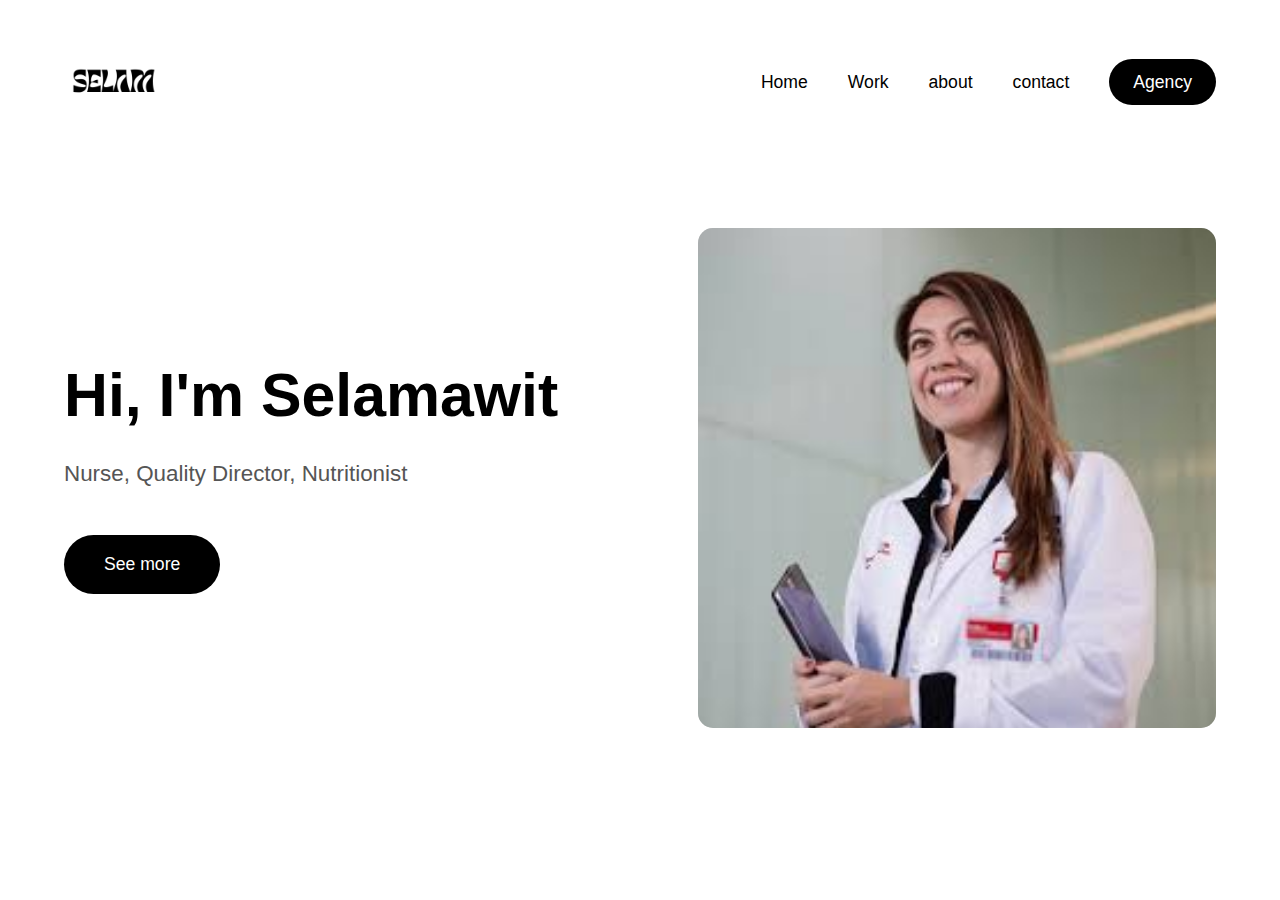
==== commit 52cd3377: "Update index.html" ====
--- a/index.html
+++ b/index.html
@@ -3,7 +3,7 @@
 <head>
     <meta charset="UTF-8">
     <meta name="viewport" content="width=device-width, initial-scale=1.0">
-    <title>Selamawit Portfolio</title>
+    <title>Home</title>
     <style>
         * {
             margin: 0;
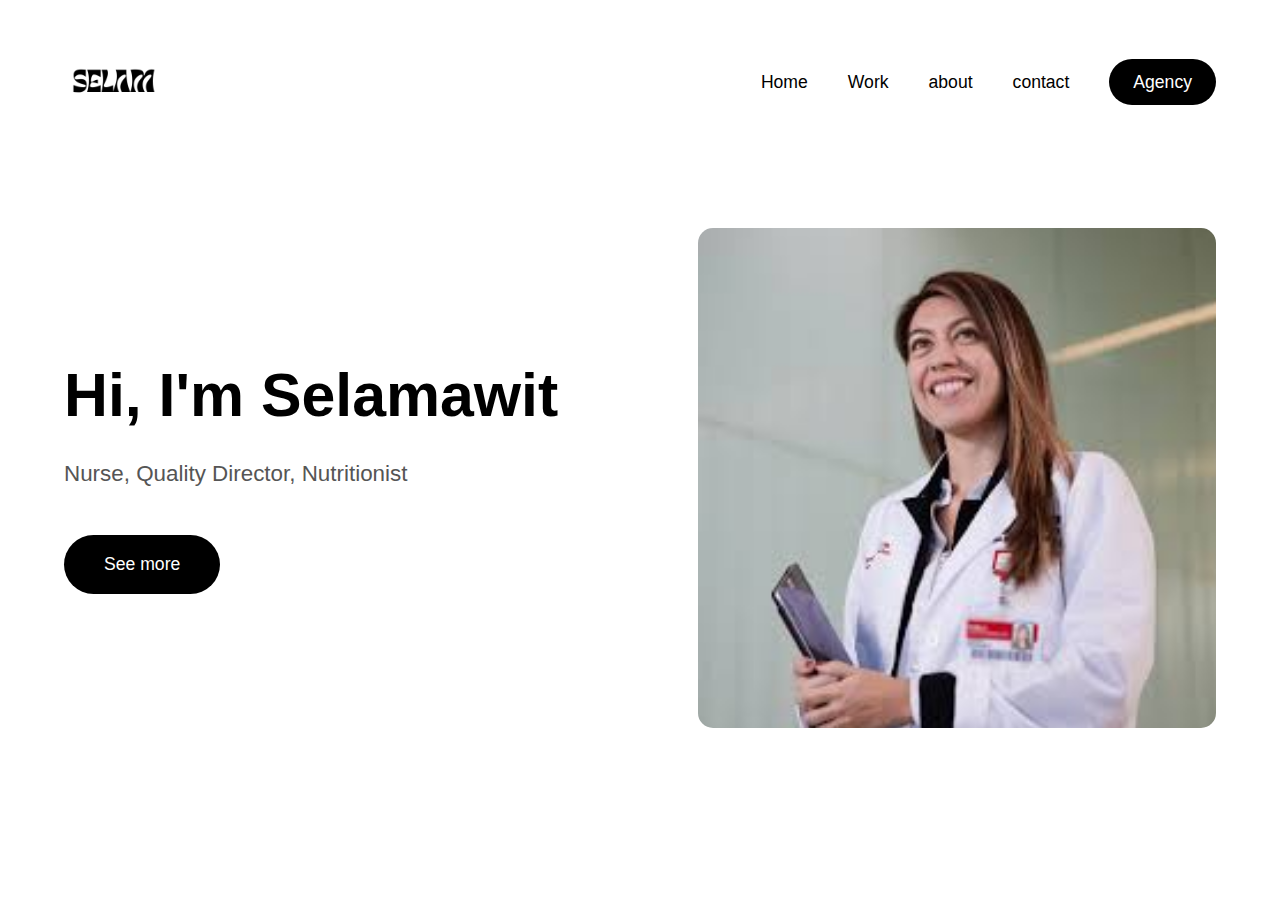
==== commit e7e1b0da: "Update index.html" ====
--- a/index.html
+++ b/index.html
@@ -3,7 +3,7 @@
 <head>
     <meta charset="UTF-8">
     <meta name="viewport" content="width=device-width, initial-scale=1.0">
-    <title>Home</title>
+    <title>Selamawit Portfolio</title>
     <style>
         * {
             margin: 0;
@@ -18,11 +18,7 @@
             justify-content: space-between;
             align-items: center;
             background: white;
-        }
-
-        .logo {
-            font-size: 1.5rem;
-            font-weight: bold;
+            position: relative;
         }
 
         .nav-links {
@@ -38,12 +34,10 @@
             transition: all 0.3s ease;
         }
 
-        .nav-links a:hover
-        {
-            color: #bfbf49 ;
-            
-        }
-       
+        .nav-links a:hover {
+            color: #bfbf49;
+        }
+
         .agency-btn {
             background: #000;
             color: white !important;
@@ -54,7 +48,6 @@
 
         .agency-btn:hover {
             background: #a68a64;
-            color: white ;
         }
 
         .hero-section {
@@ -99,9 +92,9 @@
         .hero-image {
             width: 45%;
             height: 500px;
-            background: #ddd; /* Your image here */
             border-radius: 15px;
         }
+
         .hero-image img {
             width: 100%;
             height: 100%;
@@ -109,163 +102,134 @@
             border-radius: 15px;
             transition: all 0.3s ease;
         }
+
         .hero-image img:hover {
             transform: scale(1.05);
         }
+
         nav img {
             width: 100px;
         }
+
+        /* Hamburger Menu Styles */
+        .hamburger {
+            display: none;
+            cursor: pointer;
+            background: none;
+            border: none;
+            padding: 10px;
+            z-index: 1001;
+        }
+
+        .hamburger span {
+            display: block;
+            width: 25px;
+            height: 3px;
+            background: #000;
+            margin: 5px 0;
+            transition: all 0.3s ease;
+            transform-origin: center;
+        }
+
+        .hamburger.active span:nth-child(1) {
+            transform: rotate(45deg) translate(5px, 5px);
+        }
+
+        .hamburger.active span:nth-child(2) {
+            opacity: 0;
+        }
+
+        .hamburger.active span:nth-child(3) {
+            transform: rotate(-45deg) translate(7px, -6px);
+        }
+
+        /* Responsive Styles */
         @media (max-width: 768px) {
-        nav {
-            padding: 1.5rem 5%;
-        }
-        
-        .nav-links {
-            gap: 1.5rem;
-        }
-        
-        h1 {
-            font-size: 2.8rem;
-        }
-        
-        .hero-section {
-            flex-direction: column;
-            padding: 2rem 5%;
-        }
-        
-        .hero-text {
-            max-width: 100%;
-            text-align: center;
-            margin-bottom: 3rem;
-        }
-        
-        .hero-image {
-            width: 100%;
-            height: 400px;
-        }
-        
-        .titles {
-            font-size: 1.2rem;
-        }
-    }
-
-    /* Mobile View */
-    @media (max-width: 480px) {
-        nav {
-            padding: 1rem 5%;
-            flex-wrap: wrap;
-        }
-        
-        .nav-links {
-            gap: 1rem;
-            flex-wrap: wrap;
-            justify-content: center;
-            margin-top: 1rem;
-        }
-        
-        .agency-btn {
-            padding: 0.6rem 1rem;
-            font-size: 0.9rem;
-        }
-        
-        h1 {
-            font-size: 2.2rem;
-            margin-bottom: 1.5rem;
-        }
-        
-        .titles {
-            font-size: 1rem;
-            margin-bottom: 2rem;
-        }
-        
-        .hero-image {
-            height: 300px;
-        }
-        
-        .see-more {
-            padding: 1rem 2rem;
-            font-size: 1rem;
-        }
-        
-        nav img {
-            width: 80px;
-        }
-    }
-
-    /* Small Mobile View */
-    @media (max-width: 360px) {
-        .nav-links a {
-            font-size: 0.9rem;
-        }
-        
-        h1 {
-            font-size: 2rem;
-        }
-        
-        .hero-image {
-            height: 250px;
-        }
-    }
-    /* Add to your existing CSS */
-.hamburger {
-    display: none;
-    cursor: pointer;
-    background: none;
-    border: none;
-    padding: 10px;
-}
-
-.hamburger span {
-    display: block;
-    width: 25px;
-    height: 3px;
-    background: #000;
-    margin: 5px 0;
-    transition: all 0.3s ease;
-}
-
-@media (max-width: 768px) {
-    .hamburger {
-        display: block;
-    }
-    
-    .nav-links {
-        position: fixed;
-        top: 70px;
-        right: -100%;
-        background: white;
-        flex-direction: column;
-        width: 100%;
-        text-align: center;
-        transition: all 0.3s ease;
-        padding: 2rem 0;
-        z-index: 1000;
-        display: flex;
-    }
-    
-    .nav-links.active {
-        right: 0;
-    }
-    
-    .nav-links a {
-        padding: 1rem 0;
-    }
-    
-    .agency-btn {
-        margin: 1rem auto;
-        padding: 10 2rem;
-        width: fit-content;
-    }
-}
-</style>
+            .hamburger {
+                display: block;
+            }
+
+            .nav-links {
+                position: fixed;
+                top: 0;
+                right: -100%;
+                height: 100vh;
+                width: 100%;
+                background: white;
+                flex-direction: column;
+                justify-content: center;
+                transition: all 0.3s ease;
+                padding: 2rem 0;
+                z-index: 1000;
+            }
+
+            .nav-links.active {
+                right: 0;
+            }
+
+            nav {
+                padding: 1.5rem 5%;
+            }
+
+            h1 {
+                font-size: 2.8rem;
+            }
+
+            .hero-section {
+                flex-direction: column;
+                padding: 2rem 5%;
+            }
+
+            .hero-text {
+                max-width: 100%;
+                text-align: center;
+                margin-bottom: 3rem;
+            }
+
+            .hero-image {
+                width: 100%;
+                height: 400px;
+            }
+
+            .titles {
+                font-size: 1.2rem;
+            }
+        }
+
+        @media (max-width: 480px) {
+            nav {
+                padding: 1rem 5%;
+            }
+
+            h1 {
+                font-size: 2.2rem;
+            }
+
+            .titles {
+                font-size: 1rem;
+            }
+
+            .hero-image {
+                height: 300px;
+            }
+
+            nav img {
+                width: 80px;
+            }
+        }
     </style>
 </head>
 <body>
     <nav>
-        <img src="assets/imgs/Logo.png" alt="">
+        <img src="assets/imgs/Logo.png" alt="Logo">
+        <button class="hamburger">
+            <span></span>
+            <span></span>
+            <span></span>
+        </button>
         <div class="nav-links">
             <a href="#">Home</a>
-            <a href="#">Work</a>
+            <a href="Work.html">Work</a>
             <a href="#">about</a>
             <a href="#">contact</a>
             <a href="#" class="agency-btn">Agency</a>
@@ -281,37 +245,34 @@
             <button class="see-more">See more</button>
         </div>
         <div class="hero-image">
-            <img src="assets/imgs/images (1).jpeg" alt="">
+            <img src="assets/imgs/images (1).jpeg" alt="Profile">
         </div>
     </section>
-  
-        <script>
-    document.addEventListener('DOMContentLoaded', function() {
-        const hamburger = document.createElement('button');
-        hamburger.className = 'hamburger';
-        hamburger.innerHTML = `
-            <span></span>
-            <span></span>
-            <span></span>
-        `;
-        
-        const nav = document.querySelector('nav');
-        nav.appendChild(hamburger);
-        
-        const navLinks = document.querySelector('.nav-links');
-        
-        hamburger.addEventListener('click', function() {
-            navLinks.classList.toggle('active');
+
+    <script>
+        document.addEventListener('DOMContentLoaded', function() {
+            const hamburger = document.querySelector('.hamburger');
+            const navLinks = document.querySelector('.nav-links');
+
+            hamburger.addEventListener('click', function() {
+                this.classList.toggle('active');
+                navLinks.classList.toggle('active');
+            });
+
+            document.addEventListener('click', function(event) {
+                if (!event.target.closest('nav') && !event.target.closest('.nav-links')) {
+                    hamburger.classList.remove('active');
+                    navLinks.classList.remove('active');
+                }
+            });
+
+            document.querySelectorAll('.nav-links a').forEach(link => {
+                link.addEventListener('click', () => {
+                    hamburger.classList.remove('active');
+                    navLinks.classList.remove('active');
+                });
+            });
         });
-        
-        // Close menu when clicking outside
-        document.addEventListener('click', function(event) {
-            if (!nav.contains(event.target) && !navLinks.contains(event.target)) {
-                navLinks.classList.remove('active');
-            }
-        });
-    });
-</script>
-    
+    </script>
 </body>
 </html>
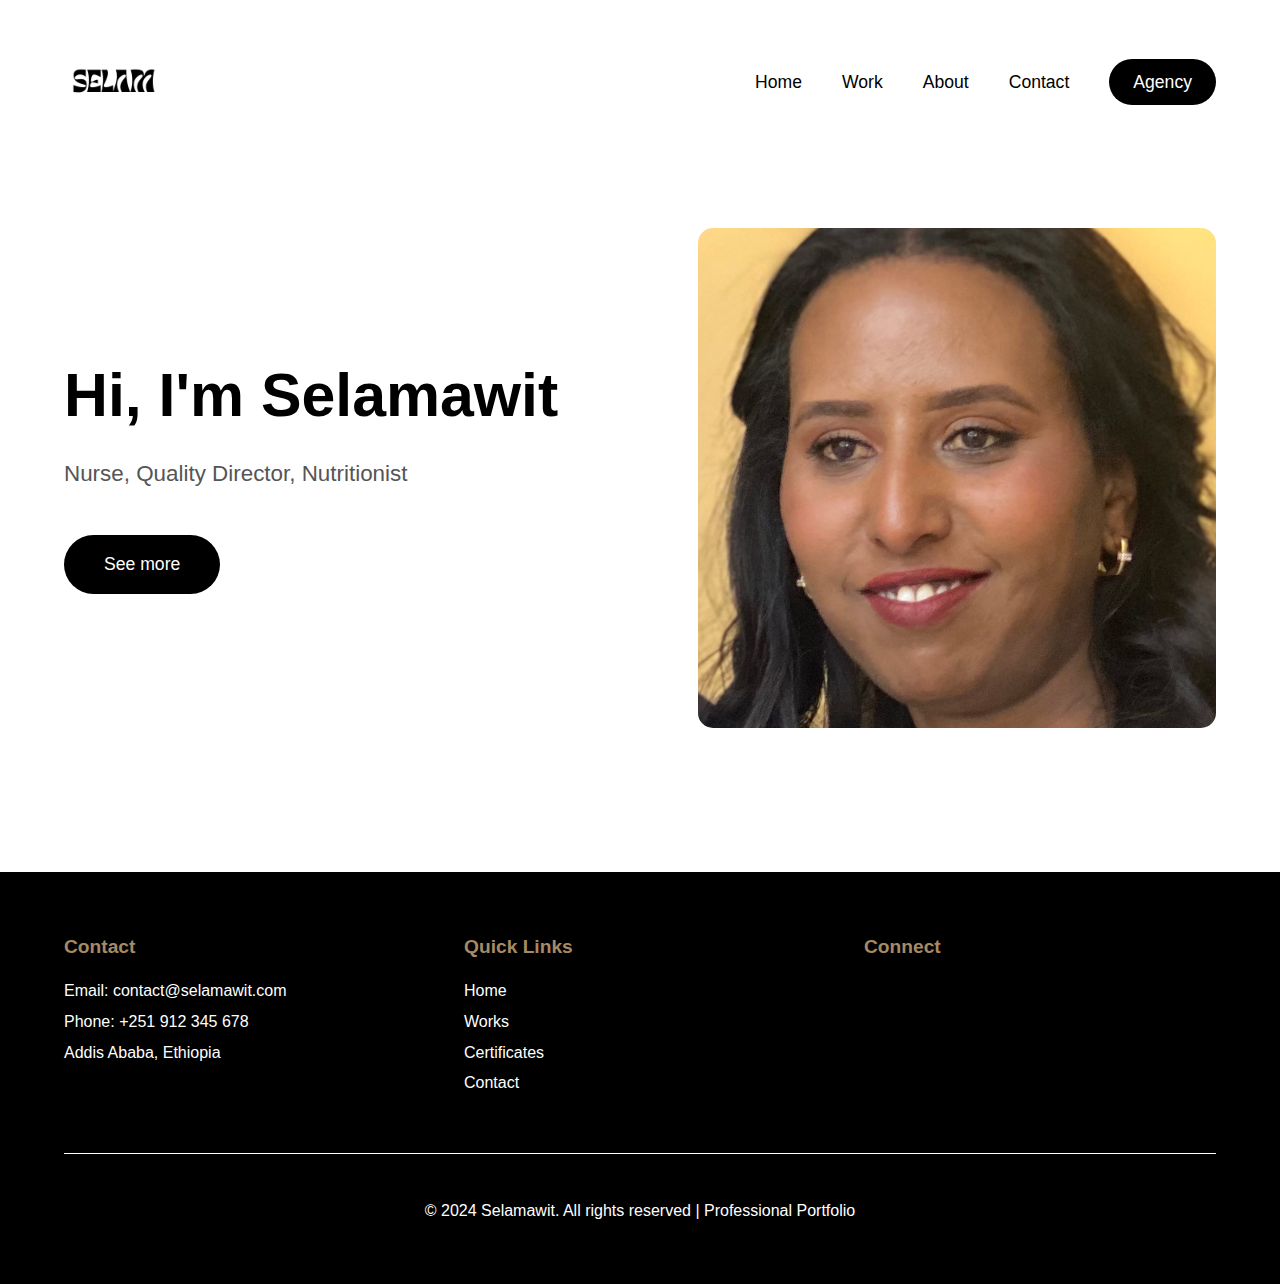
==== commit c0b46a47: "Add files via upload" ====
--- a/index.html
+++ b/index.html
@@ -216,6 +216,68 @@
             nav img {
                 width: 80px;
             }
+        }
+        footer {
+            background: #000000;
+            color: white;
+            padding: 4rem 5%;
+            margin-top: 5rem;
+        }
+
+        .footer-content {
+            max-width: 1200px;
+            margin: 0 auto;
+            display: grid;
+            grid-template-columns: repeat(auto-fit, minmax(250px, 1fr));
+            gap: 3rem;
+        }
+
+        .footer-section h3 {
+            color: #a68a64;
+            margin-bottom: 1.5rem;
+            font-size: 1.2rem;
+        }
+
+        .footer-links {
+            list-style: none;
+            padding: 0;
+        }
+
+        .footer-links li {
+            margin-bottom: 0.8rem;
+        }
+
+        .footer-links a {
+            color: #ffffff;
+            text-decoration: none;
+            transition: color 0.3s ease;
+        }
+
+        .footer-links a:hover {
+            color: #a68a64;
+        }
+
+        .social-links {
+            display: flex;
+            gap: 1.5rem;
+            margin-top: 1rem;
+        }
+
+        .social-links a {
+            color: white;
+            font-size: 1.5rem;
+            transition: color 0.3s ease;
+        }
+
+        .social-links a:hover {
+            color: #a68a64;
+        }
+
+        .footer-bottom {
+            text-align: center;
+            padding-top: 3rem;
+            margin-top: 3rem;
+            border-top: 1px solid #ffffff;
         }
     </style>
 </head>
@@ -230,9 +292,9 @@
         <div class="nav-links">
             <a href="#">Home</a>
             <a href="Work.html">Work</a>
-            <a href="#">about</a>
-            <a href="#">contact</a>
-            <a href="#" class="agency-btn">Agency</a>
+            <a href="#">About</a>
+            <a href="#">Contact</a>
+            <a href="agency.selamawit.org" class="agency-btn">Agency</a>
         </div>
     </nav>
 
@@ -245,9 +307,40 @@
             <button class="see-more">See more</button>
         </div>
         <div class="hero-image">
-            <img src="assets/imgs/images (1).jpeg" alt="Profile">
+            <img src="assets/imgs/me.png" alt="Profile">
         </div>
     </section>
+    <footer>
+        <div class="footer-content">
+            <div class="footer-section">
+                <h3>Contact</h3>
+                <ul class="footer-links">
+                    <li>Email: contact@selamawit.com</li>
+                    <li>Phone: +251 912 345 678</li>
+                    <li>Addis Ababa, Ethiopia</li>
+                </ul>
+            </div>
+            <div class="footer-section">
+                <h3>Quick Links</h3>
+                <ul class="footer-links">
+                    <li><a href="index.html">Home</a></li>
+                    <li><a href="works.html">Works</a></li>
+                    <li><a href="cert.html">Certificates</a></li>
+                    <li><a href="contact.html">Contact</a></li>
+                </ul>
+            </div>
+            <div class="footer-section">
+                <h3>Connect</h3>
+                <div class="social-links">
+                    <a href="#"><i class="fab fa-linkedin"></i></a>
+                    <a href="#"><i class="fab fa-twitter"></i></a>
+                    <a href="#"><i class="fab fa-instagram"></i></a>
+                </div>
+            </div>
+        </div>
+        <div class="footer-bottom">
+            <p>&copy; 2024 Selamawit. All rights reserved | Professional Portfolio</p>
+        </div>
 
     <script>
         document.addEventListener('DOMContentLoaded', function() {
@@ -275,4 +368,4 @@
         });
     </script>
 </body>
-</html>
+</html>